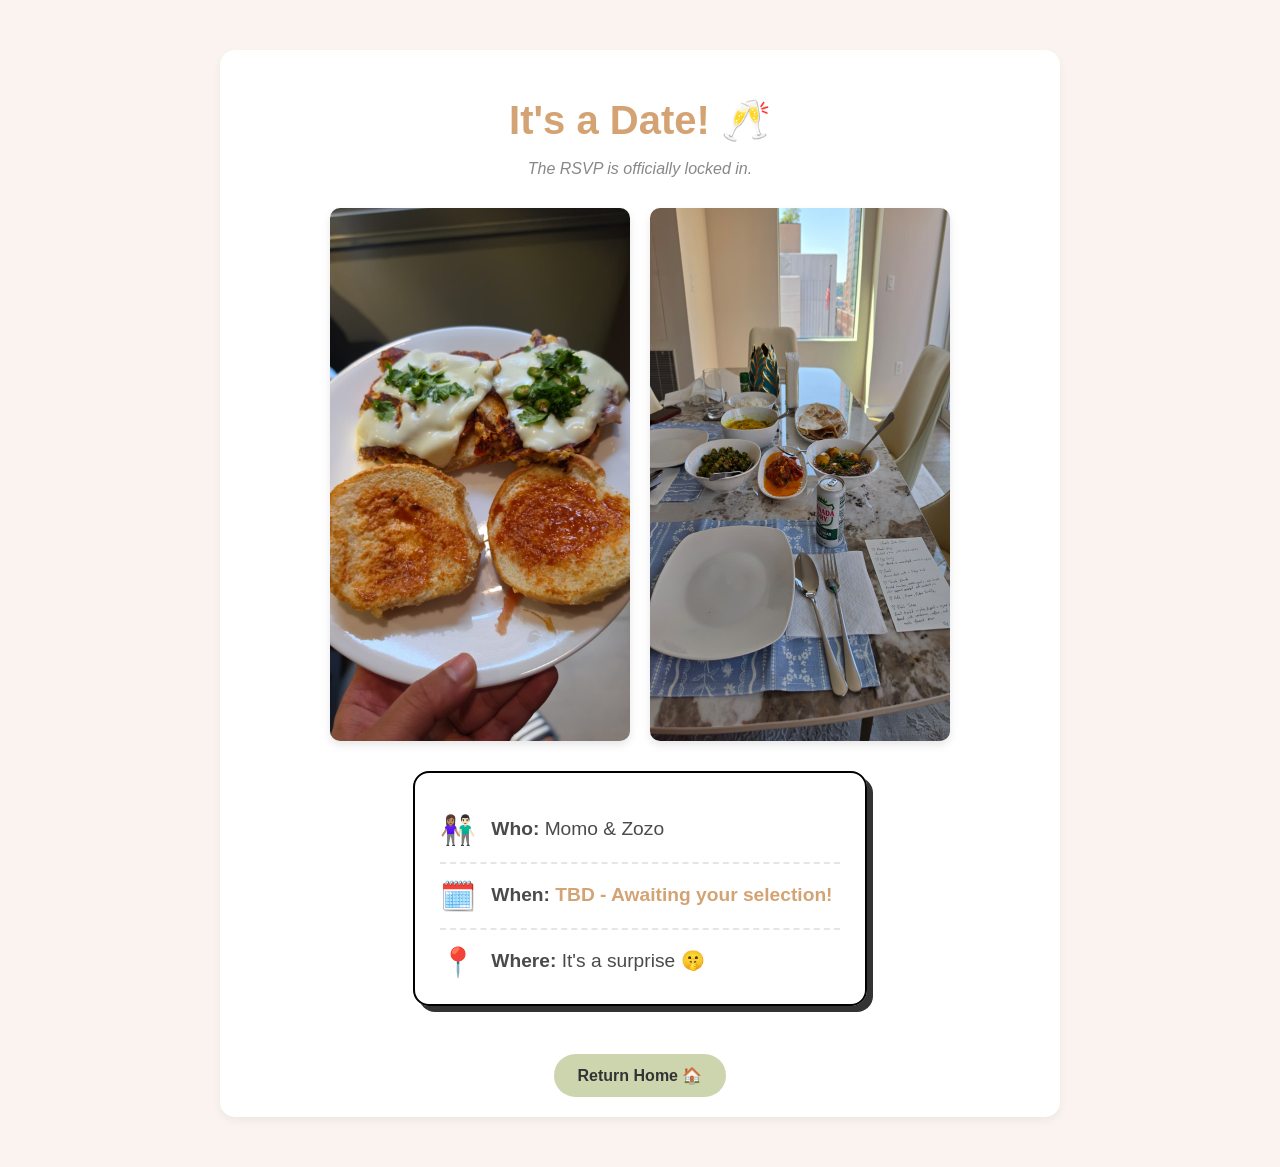
==== event.html @ 5fe08352 "Add files via upload" ====
<!DOCTYPE html>
<html lang="en">
<head>
    <meta charset="UTF-8">
    <meta name="viewport" content="width=device-width, initial-scale=1.0">
    <title>It's a Date! 🥂</title>
    <!-- Use the exact same stylesheet to keep the cosmic glassmorphism vibe -->
    <link rel="stylesheet" href="style.css">
    <style>
        /* Extra styles specific to the Event Card */
        .event-card {
            background: rgba(255, 255, 255, 0.7);
            border-radius: 16px;
            padding: 25px;
            margin: 30px auto;
            border: 2px solid #000;
            box-shadow: 6px 6px 0px rgba(0,0,0,0.8);
            text-align: left;
            max-width: 400px;
        }
        
        .event-card p {
            font-size: 1.2em;
            margin: 15px 0;
            border-bottom: 2px dashed rgba(0,0,0,0.1);
            padding-bottom: 15px;
        }
        
        .event-card p:last-child {
            border-bottom: none;
            padding-bottom: 0;
            margin-bottom: 0;
        }
        
        .emoji-icon {
            font-size: 1.5em;
            margin-right: 10px;
            vertical-align: middle;
        }
    </style>
</head>
<body>
    <div class="container">
        <h1>It's a Date! 🥂</h1>
        <p class="subtitle">The RSVP is officially locked in.</p>

        <div class="photo-gallery">
            <img src="images/burger.jpeg" alt="A delicious burger">
            <img src="images/mehruba_dinner.jpeg" alt="Mehruba at dinner">
        </div>

        <div class="event-card">
            <p><span class="emoji-icon">👩🏽‍🤝‍👨🏻</span> <strong>Who:</strong> Momo & Zozo</p>
            <p><span class="emoji-icon">🗓️</span> <strong>When:</strong> <span id="event-date" style="color: #d4a373; font-weight: bold;">Checking the stars...</span></p>
            <p><span class="emoji-icon">📍</span> <strong>Where:</strong> It's a surprise 🤫</p>
        </div>

        <br>
        <a href="index.html" class="button">Return Home 🏠</a>
    </div>

    <script>
        // Check the URL for the '?date=' parameter we sent from the invite page
        const urlParams = new URLSearchParams(window.location.search);
        const chosenDate = urlParams.get('date');

        // If a date was found in the URL, inject it into the HTML
        if (chosenDate) {
            document.getElementById('event-date').textContent = chosenDate;
        } else {
            document.getElementById('event-date').textContent = "TBD - Awaiting your selection!";
        }
    </script>
</body>
</html>
---- style.css ----
body {
    font-family: 'Segoe UI', Tahoma, Geneva, Verdana, sans-serif;
    background-color: #faf3f0;
    color: #4a4a4a;
    text-align: center;
    margin: 0;
    padding: 0;
}

.container {
    max-width: 800px;
    margin: 50px auto;
    padding: 20px;
    background-color: #ffffff;
    border-radius: 15px;
    box-shadow: 0 4px 10px rgba(0,0,0,0.05);
}

h1 {
    color: #d4a373;
    font-size: 2.5em;
    margin-bottom: 5px;
}

.subtitle {
    font-style: italic;
    color: #888;
    margin-bottom: 30px;
}

.photo-gallery {
    display: flex;
    justify-content: center;
    gap: 20px;
    margin-bottom: 30px;
}

.photo-gallery img {
    max-width: 300px;
    border-radius: 10px;
    box-shadow: 0 4px 8px rgba(0,0,0,0.1);
}

.future-space {
    padding: 20px;
    border: 2px dashed #e9edc9;
    border-radius: 10px;
    margin-bottom: 30px;
    color: #a3b18a;
}

.button {
    display: inline-block;
    padding: 12px 24px;
    background-color: #ccd5ae;
    color: #333;
    text-decoration: none;
    border-radius: 25px;
    font-weight: bold;
    transition: background-color 0.3s;
    border: none;
    cursor: pointer;
    font-size: 1em;
}

.button:hover {
    background-color: #e9edc9;
}

.invite-form {
    display: flex;
    flex-direction: column;
    align-items: center;
    gap: 15px;
    margin-top: 20px;
}

.invite-form select, .invite-form input {
    padding: 10px;
    width: 80%;
    max-width: 300px;
    border: 1px solid #ccc;
    border-radius: 5px;
    font-size: 1em;
}

.back-link {
    color: #d4a373;
    text-decoration: none;
    font-size: 0.9em;
}

.back-link:hover {
    text-decoration: underline;
}
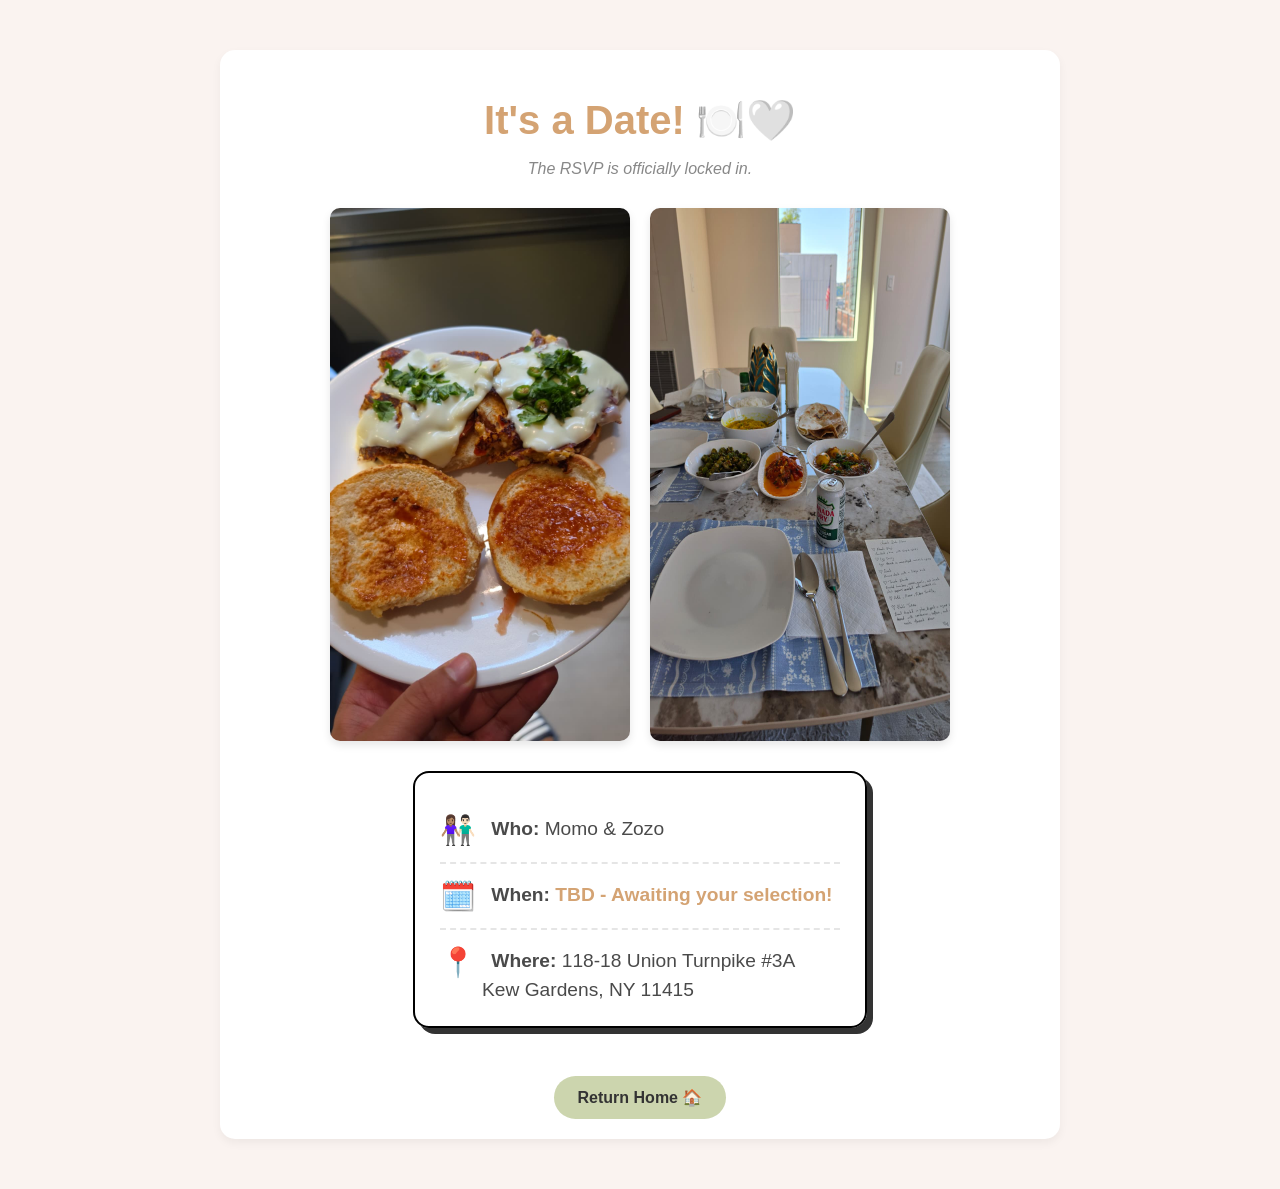
==== commit 1e3e432c: "Add files via upload" ====
--- a/event.html
+++ b/event.html
@@ -3,7 +3,7 @@
 <head>
     <meta charset="UTF-8">
     <meta name="viewport" content="width=device-width, initial-scale=1.0">
-    <title>It's a Date! 🥂</title>
+    <title>It's a Date! 🤍</title>
     <!-- Use the exact same stylesheet to keep the cosmic glassmorphism vibe -->
     <link rel="stylesheet" href="style.css">
     <style>
@@ -41,7 +41,8 @@
 </head>
 <body>
     <div class="container">
-        <h1>It's a Date! 🥂</h1>
+        <!-- Replaced alcohol emojis with cute dinner/love emojis -->
+        <h1>It's a Date! 🍽️🤍</h1>
         <p class="subtitle">The RSVP is officially locked in.</p>
 
         <div class="photo-gallery">
@@ -52,7 +53,8 @@
         <div class="event-card">
             <p><span class="emoji-icon">👩🏽‍🤝‍👨🏻</span> <strong>Who:</strong> Momo & Zozo</p>
             <p><span class="emoji-icon">🗓️</span> <strong>When:</strong> <span id="event-date" style="color: #d4a373; font-weight: bold;">Checking the stars...</span></p>
-            <p><span class="emoji-icon">📍</span> <strong>Where:</strong> It's a surprise 🤫</p>
+            <!-- Updated to your apartment address -->
+            <p><span class="emoji-icon">📍</span> <strong>Where:</strong> 118-18 Union Turnpike #3A<br><span style="margin-left: 42px;">Kew Gardens, NY 11415</span></p>
         </div>
 
         <br>
